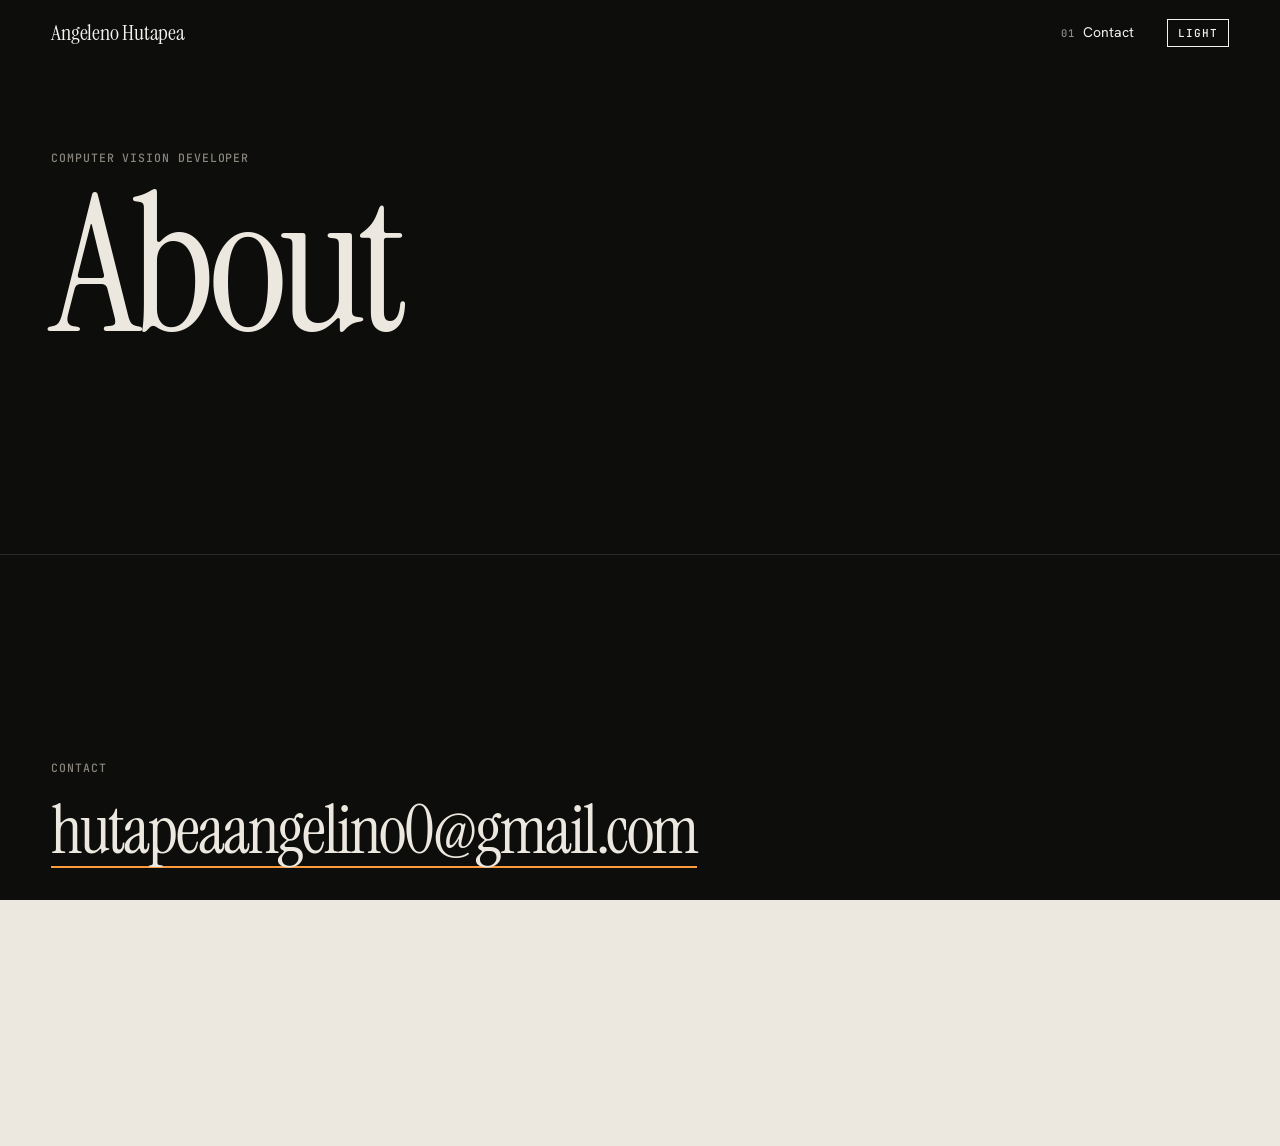
==== about.html @ ee8a8e09 "Initial commit: portfolio site" ====
<!doctype html>
<html lang="en">
<head>
<meta charset="utf-8">
<meta name="viewport" content="width=device-width,initial-scale=1,viewport-fit=cover">
<title>About — Angeleno Hutapea</title>
<meta name="description" content="About Angeleno Hutapea, Computer Vision Developer.">
<meta property="og:type" content="profile">
<meta property="og:title" content="About — Angeleno Hutapea">
<meta name="twitter:card" content="summary">
<meta name="theme-color" content="#0d0d0c">
<link rel="icon" href="data:image/svg+xml,%3Csvg xmlns='http://www.w3.org/2000/svg' viewBox='0 0 32 32'%3E%3Crect width='32' height='32' fill='%230d0d0c'/%3E%3Ccircle cx='16' cy='16' r='6' fill='%23ff9a3d'/%3E%3C/svg%3E">
<link rel="preconnect" href="https://fonts.googleapis.com">
<link rel="preconnect" href="https://fonts.gstatic.com" crossorigin>
<link href="https://fonts.googleapis.com/css2?family=Hanken+Grotesk:wght@400;500&family=Instrument+Serif:ital@0;1&family=JetBrains+Mono:wght@500&display=swap" rel="stylesheet">
<script>(function(){var d=document.documentElement;d.classList.add('js');try{var t=localStorage.getItem('theme');if(t==='light')d.setAttribute('data-theme','light');if(sessionStorage.getItem('tr'))d.classList.add('tr')}catch(e){}})()</script>
<link rel="stylesheet" href="css/style.css">
</head>
<body data-page="about">
<a class="skip" href="#main">Skip to content</a>
<div class="curtain" aria-hidden="true"><span></span></div>
<script>try{var l=sessionStorage.getItem('tr');if(l)document.querySelector('.curtain span').textContent=l}catch(e){}</script>
<div class="prog"></div><div class="xh"></div><div class="xv"></div>
<div class="bbox"><i></i><i></i><i></i><i></i><b></b></div>
<div class="preview" aria-hidden="true"><img alt=""></div>
<header class="bar" id="bar"></header>
<main id="main"><noscript><p style="padding:160px 20px">Please enable JavaScript to view this portfolio.</p></noscript></main>
<footer id="foot"></footer>
<script src="js/content.js"></script>
<script src="js/main.js"></script>
</body>
</html>
---- css/style.css ----
/* ==========================================================================
   style.css — editorial / technical-journal look
   Fonts: Instrument Serif (display) + Hanken Grotesk (body) + JetBrains Mono (metadata)
   ========================================================================== */

:root{
  --bg:#0d0d0c; --fg:#ece8df; --mu:#8a867d; --rule:#2a2926; --sf:#151513; --ac:#ff9a3d;
  --pad:clamp(20px,4vw,56px);
  --ease:cubic-bezier(.2,.8,.2,1);
  --serif:'Instrument Serif',Georgia,'Times New Roman',serif;
  --sans:'Hanken Grotesk',system-ui,-apple-system,'Segoe UI',sans-serif;
  --monof:'JetBrains Mono',ui-monospace,Menlo,monospace;
  color-scheme:dark;
}
:root[data-theme="light"]{
  --bg:#ece8df; --fg:#13130f; --mu:#6d6a62; --rule:#cfc9bb; --sf:#e2ddd1; --ac:#d9690a;
  color-scheme:light;
}

*,*::before,*::after{box-sizing:border-box;margin:0;padding:0}
html{background:var(--bg);scroll-behavior:smooth;-webkit-text-size-adjust:100%}
body{background:var(--bg);color:var(--fg);font:400 17px/1.55 var(--sans);overflow-x:hidden;transition:background .4s,color .4s}
::selection{background:var(--ac);color:#0d0d0c}
a{color:inherit;text-decoration:none}
img{display:block;max-width:100%}
ul{list-style:none}
button{font:inherit;color:inherit;background:none;border:0;cursor:pointer}
:focus-visible{outline:2px solid var(--ac);outline-offset:4px}

.mono{font:500 11.5px/1.4 var(--monof);letter-spacing:.08em;text-transform:uppercase;color:var(--mu)}
.skip{position:fixed;left:12px;top:-60px;z-index:200;background:var(--fg);color:var(--bg);padding:10px 14px;font:500 12px var(--monof)}
.skip:focus{top:12px}
.ul{border-bottom:1px solid currentColor;transition:color .25s,border-color .25s}
.ul:hover{color:var(--ac)}

/* ---------- Header ---------- */
.bar{position:fixed;inset:0 0 auto;z-index:60;display:flex;justify-content:space-between;align-items:center;
  padding:calc(env(safe-area-inset-top,0px) + 18px) var(--pad) 18px;color:#fff;mix-blend-mode:difference;pointer-events:none}
.bar a,.bar button{pointer-events:auto}
.brand{font:400 22px/1 var(--serif);letter-spacing:-.01em}
.bar nav{display:flex;align-items:center;gap:clamp(16px,2.6vw,36px);font-size:14px}
.bar nav a{display:inline-flex;gap:8px;align-items:baseline;position:relative;padding:4px 0}
.bar nav a::after{content:"";position:absolute;left:0;right:0;bottom:0;height:1px;background:currentColor;transform:scaleX(0);transform-origin:left;transition:transform .35s var(--ease)}
.bar nav a:hover::after,.bar nav a[aria-current="page"]::after{transform:scaleX(1)}
.bar .mono{color:inherit;opacity:.55;font-size:10.5px}
.tt{font:500 11px var(--monof);letter-spacing:.08em;text-transform:uppercase;border:1px solid currentColor;padding:6px 10px}

/* ---------- Progress + overlays ---------- */
.prog{position:fixed;left:0;top:0;right:0;height:2px;background:var(--ac);transform:scaleX(0);transform-origin:left;z-index:90;pointer-events:none}
.curtain{position:fixed;inset:0;z-index:100;background:var(--fg);color:var(--bg);display:grid;place-items:center;
  transform:translateY(100%);transition:transform .5s cubic-bezier(.7,0,.2,1);pointer-events:none}
.curtain span{font:italic 400 clamp(40px,10vw,160px)/1 var(--serif);letter-spacing:-.02em}
.curtain.in{transform:none}
.curtain.out{transform:translateY(-100%)}
html.tr .curtain{transform:none;transition:none}

.xh,.xv{position:fixed;left:0;top:0;z-index:70;pointer-events:none;background:var(--fg);opacity:.14}
.xh{width:100vw;height:1px}
.xv{height:100vh;width:1px}
.bbox{position:fixed;left:0;top:0;z-index:71;pointer-events:none;opacity:0;
  transition:transform .18s var(--ease),width .18s var(--ease),height .18s var(--ease),opacity .2s}
.bbox.on{opacity:1}
.bbox::after{content:"";position:absolute;inset:0;border:1px solid var(--ac);opacity:.35}
.bbox i{position:absolute;width:10px;height:10px;border:0 solid var(--ac)}
.bbox i:nth-child(1){left:-4px;top:-4px;border-width:2px 0 0 2px}
.bbox i:nth-child(2){right:-4px;top:-4px;border-width:2px 2px 0 0}
.bbox i:nth-child(3){left:-4px;bottom:-4px;border-width:0 0 2px 2px}
.bbox i:nth-child(4){right:-4px;bottom:-4px;border-width:0 2px 2px 0}
.bbox b{position:absolute;left:-4px;top:-26px;background:var(--ac);color:#0d0d0c;font:500 10px/1 var(--monof);letter-spacing:.06em;text-transform:uppercase;padding:5px 7px;white-space:nowrap}
.bbox.flip b{top:auto;bottom:-26px}
html.det-off .xh,html.det-off .xv,html.det-off .bbox{display:none}

.preview{position:fixed;left:0;top:0;z-index:65;width:min(300px,28vw);aspect-ratio:3/2;pointer-events:none;opacity:0;overflow:hidden;
  transition:opacity .25s;background:var(--sf)}
.preview.on{opacity:1}
.preview img{width:100%;height:100%;object-fit:cover}

@media (pointer:coarse){.xh,.xv,.bbox,.preview{display:none}}

/* ---------- Reveal ---------- */
html.js .rv{opacity:0;transform:translateY(22px);
  transition:opacity .9s var(--ease) var(--d,0s),transform .9s var(--ease) var(--d,0s)}
html.js .rv.on{opacity:1;transform:none}
@keyframes up{to{transform:none}}
@keyframes fade{from{opacity:0;transform:translateY(10px)}to{opacity:1;transform:none}}

/* ---------- Hero ---------- */
.hero{min-height:100vh;min-height:100svh;padding:112px var(--pad) 28px;display:flex;flex-direction:column}
.hero-top{display:flex;justify-content:space-between;animation:fade .9s var(--ease) both}
.mega{margin-top:auto;font:400 clamp(60px,17.2vw,330px)/.84 var(--serif);letter-spacing:-.035em;will-change:transform}
.mega .ln{display:block;overflow:hidden;padding:.06em 0 .1em}
.mega .ln>span{display:block;transform:translateY(108%);animation:up 1.1s var(--ease) .05s forwards}
.mega .ln:nth-child(2){padding-left:min(13vw,230px)}
.mega .ln:nth-child(2)>span{font-style:italic;animation-delay:.16s}
.hero-foot{display:grid;grid-template-columns:minmax(0,1fr) auto;gap:32px;align-items:end;margin-top:3vh;padding-top:22px;border-top:1px solid var(--rule);animation:fade 1s var(--ease) .5s both}
.tagline{font:400 clamp(22px,2.4vw,34px)/1.2 var(--serif);max-width:24em}
.facts{display:flex;gap:clamp(20px,4vw,56px);flex-wrap:wrap;justify-content:flex-end}
.facts dt{margin-bottom:4px}
.facts dd{font-size:15px}

/* ---------- Sections ---------- */
.sec{padding:clamp(80px,12vw,160px) var(--pad);border-top:1px solid var(--rule)}
.sec-h{display:flex;align-items:baseline;gap:clamp(14px,2vw,28px);margin-bottom:clamp(36px,5vw,72px);flex-wrap:wrap}
.sec-h h2{font:400 clamp(44px,8vw,128px)/.92 var(--serif);letter-spacing:-.03em}
.sec-h .more{margin-left:auto}
.lead{font:400 clamp(24px,2.9vw,42px)/1.22 var(--serif);letter-spacing:-.01em;max-width:28em}
.lead+.lead{margin-top:1em}

/* ---------- Project rows ---------- */
.rows{border-bottom:1px solid var(--rule)}
.row{display:grid;grid-template-columns:4.5rem minmax(0,1fr) minmax(0,20rem) 5rem;gap:20px;align-items:baseline;padding:24px 0;border-top:1px solid var(--rule);position:relative}
.rows .row:first-child{border-top:0}
.row .ttl{font:400 clamp(30px,4.8vw,76px)/1 var(--serif);letter-spacing:-.025em;transition:transform .5s var(--ease),color .3s}
.row:hover .ttl,.row:focus-visible .ttl{transform:translateX(16px);color:var(--ac)}
.row .yr{text-align:right}
.row .tg{overflow:hidden;text-overflow:ellipsis;white-space:nowrap}

/* ---------- Page heads ---------- */
.pg-head{padding:150px var(--pad) clamp(40px,6vw,80px)}
.pg-head h1{font:400 clamp(64px,15vw,260px)/.86 var(--serif);letter-spacing:-.04em;margin-top:18px;overflow-wrap:anywhere}
.pg-head .mono{display:block}
.pg-head .lead{margin-top:clamp(24px,3vw,44px)}

/* ---------- About ---------- */
.about{display:grid;grid-template-columns:repeat(12,minmax(0,1fr));gap:clamp(24px,4vw,64px);padding:0 var(--pad) clamp(80px,10vw,140px)}
.about .side{grid-column:1/5;align-self:start;position:sticky;top:110px}
.about .main{grid-column:5/13}
.about.nophoto .main{grid-column:1/13}
.portrait{width:100%;aspect-ratio:4/5;object-fit:cover;background:var(--sf);filter:grayscale(1) contrast(1.05);transition:filter .6s}
.portrait:hover{filter:none}
.block{margin-bottom:clamp(56px,7vw,100px)}
.block>h2{font:400 clamp(30px,3.6vw,52px)/1 var(--serif);letter-spacing:-.02em;margin-bottom:28px;display:flex;gap:16px;align-items:baseline}
.bio p{max-width:34em}
.bio p+p{margin-top:1.1em;color:var(--mu)}
.fgroup{display:grid;grid-template-columns:11rem 1fr;gap:20px;padding:20px 0;border-top:1px solid var(--rule)}
.fgroup:last-child{border-bottom:1px solid var(--rule)}
.inl{font:400 clamp(22px,2.4vw,32px)/1.25 var(--serif)}
.inl li{display:inline}
.inl li:not(:last-child)::after{content:" / ";color:var(--mu)}
.tl-row{display:grid;grid-template-columns:9rem minmax(0,1fr);gap:20px;padding:22px 0;border-top:1px solid var(--rule)}
.tl-row:last-child{border-bottom:1px solid var(--rule)}
.tl-row h3{font:400 clamp(24px,2.6vw,36px)/1.1 var(--serif);letter-spacing:-.01em}
.tl-row p{color:var(--mu);margin-top:8px;max-width:38em}
.tl-row .org{display:block;margin-top:6px}

/* ---------- Buttons ---------- */
.btn{display:inline-flex;align-items:center;gap:10px;padding:14px 22px;border:1px solid var(--fg);font:500 12px/1 var(--monof);letter-spacing:.08em;text-transform:uppercase;transition:background .25s,color .25s,border-color .25s,transform .2s}
.btn:hover{background:var(--fg);color:var(--bg)}
.btn.fill{background:var(--fg);color:var(--bg)}
.btn.fill:hover{background:var(--ac);border-color:var(--ac);color:#0d0d0c}
.btns{display:flex;gap:12px;flex-wrap:wrap}

/* ---------- Project page ---------- */
.pj-meta{display:grid;grid-template-columns:repeat(auto-fit,minmax(150px,1fr));gap:24px;padding:24px var(--pad);border-block:1px solid var(--rule)}
.pj-meta dt{margin-bottom:4px}
.pj-imgs{display:grid;gap:clamp(16px,2vw,28px);padding:clamp(32px,5vw,64px) var(--pad)}
.pj-imgs figure img{width:100%;height:auto;background:var(--sf)}
.pj-imgs figcaption{margin-top:10px}
.pj-sec{display:grid;grid-template-columns:repeat(12,minmax(0,1fr));gap:24px;padding:clamp(32px,4vw,56px) var(--pad);border-top:1px solid var(--rule)}
.pj-sec>.mono{grid-column:1/4}
.pj-sec>div{grid-column:4/12;font-size:clamp(18px,1.6vw,22px);line-height:1.5;max-width:40em}
.pj-next{display:block;padding:clamp(48px,7vw,100px) var(--pad);border-top:1px solid var(--rule)}
.pj-next .ttl{display:block;font:400 clamp(40px,7vw,110px)/1 var(--serif);letter-spacing:-.03em;margin-top:12px;transition:transform .5s var(--ease),color .3s}
.pj-next:hover .ttl{transform:translateX(16px);color:var(--ac)}

/* ---------- Contact ---------- */
.contact{display:grid;grid-template-columns:repeat(12,minmax(0,1fr));gap:clamp(32px,5vw,80px);padding:0 var(--pad) clamp(80px,10vw,140px)}
.contact .l{grid-column:1/7}
.contact .r{grid-column:8/13}
.mail{display:inline-block;font:400 clamp(26px,5.2vw,92px)/1.05 var(--serif);letter-spacing:-.03em;border-bottom:2px solid var(--ac);overflow-wrap:anywhere;transition:color .25s}
.mail:hover{color:var(--ac)}
.cta{padding:clamp(100px,16vw,220px) var(--pad);border-top:1px solid var(--rule)}
.cta .mail{margin-top:20px}
.soc{margin-top:40px;display:flex;flex-wrap:wrap;gap:12px 28px}
.soc a{color:var(--fg)}
.soc a:hover{color:var(--ac)}
form label{display:block;margin-top:28px}
form label:first-of-type{margin-top:0}
form input,form textarea{display:block;width:100%;background:none;border:0;border-bottom:1px solid var(--rule);color:inherit;font:400 20px/1.4 var(--sans);padding:12px 0;border-radius:0;resize:vertical;transition:border-color .25s}
form input:focus,form textarea:focus{outline:0;border-color:var(--ac)}
form [aria-invalid="true"]{border-color:#e5484d}
form .btn{margin-top:36px}
.hp{position:absolute;left:-9999px;width:1px;height:1px;opacity:0}
.status{margin-top:20px;min-height:1.5em;font-size:15px}
.status.ok{color:var(--fg)}
.status.err{color:#e5484d}

/* ---------- Placeholders / misc ---------- */
.ph{display:grid;place-items:center;aspect-ratio:3/2;background:var(--sf);border:1px dashed var(--rule);text-align:center;padding:16px}
.nf{padding:200px var(--pad) 120px}
.nf h1{font:400 clamp(44px,9vw,140px)/.95 var(--serif);letter-spacing:-.03em;margin-bottom:28px}

/* ---------- Footer ---------- */
footer{display:flex;justify-content:space-between;gap:20px;flex-wrap:wrap;padding:28px var(--pad) calc(28px + env(safe-area-inset-bottom,0px));border-top:1px solid var(--rule)}
footer a:hover{color:var(--ac)}

/* ---------- Responsive ---------- */
@media (max-width:900px){
  .about .side{grid-column:1/13;position:static;max-width:380px}
  .about .main{grid-column:1/13}
  .contact .l,.contact .r{grid-column:1/13}
  .pj-sec>.mono,.pj-sec>div{grid-column:1/13}
  .fgroup{grid-template-columns:1fr}
}
@media (max-width:760px){
  .row{grid-template-columns:2.6rem minmax(0,1fr);gap:6px 14px;padding:20px 0}
  .row .tg,.row .yr{grid-column:2;text-align:left}
  .hero-foot{grid-template-columns:1fr}
  .facts{justify-content:flex-start}
  .mega .ln:nth-child(2){padding-left:9vw}
  .tl-row{grid-template-columns:1fr;gap:6px}
  .bar nav .mono{display:none}
  .bar nav{gap:14px;font-size:13px}
}

@media (prefers-reduced-motion:reduce){
  *,*::before,*::after{animation:none!important;transition:none!important;scroll-behavior:auto!important}
  html.js .rv{opacity:1;transform:none}
  .mega .ln>span{transform:none}
  .curtain{display:none}
}
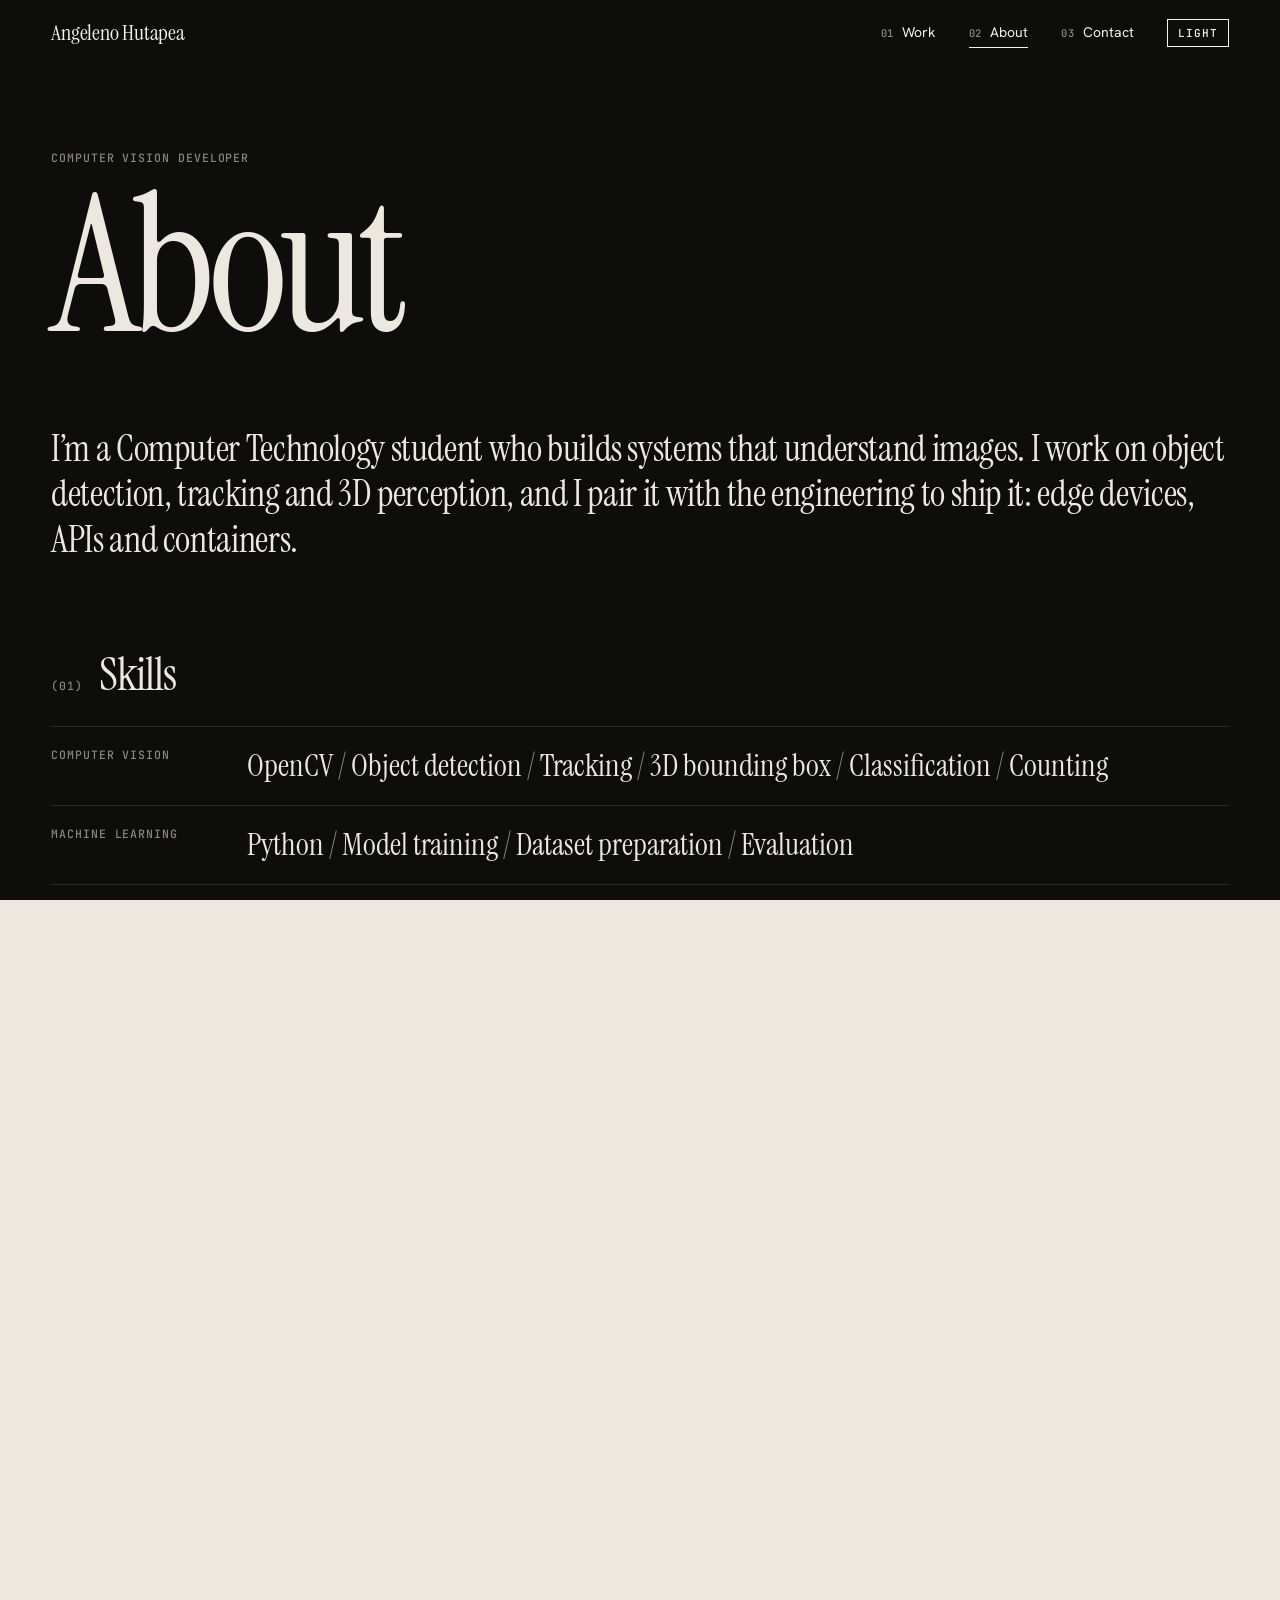
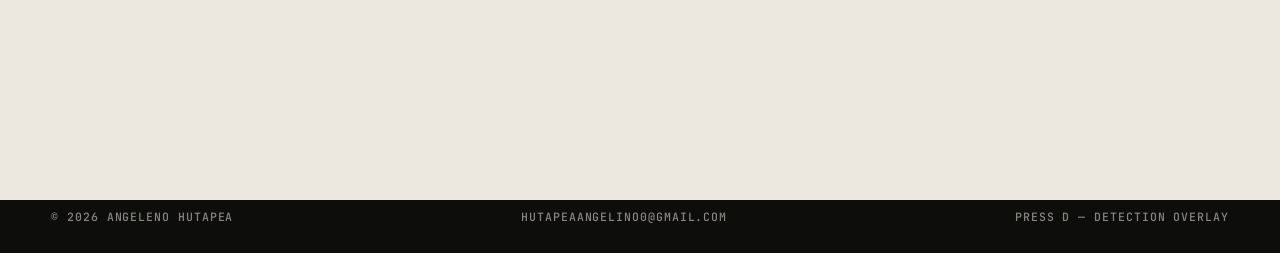
==== commit 4621f71e: "Add full content, new sections, and improved README" ====
--- a/about.html
+++ b/about.html
@@ -29,4 +29,4 @@
 <script src="js/content.js"></script>
 <script src="js/main.js"></script>
 </body>
-</html>
+</html>
--- a/css/style.css
+++ b/css/style.css
@@ -85,7 +85,18 @@
 @keyframes fade{from{opacity:0;transform:translateY(10px)}to{opacity:1;transform:none}}
 
 /* ---------- Hero ---------- */
-.hero{min-height:100vh;min-height:100svh;padding:112px var(--pad) 28px;display:flex;flex-direction:column}
+.hero{position:relative;min-height:100vh;min-height:100svh;padding:112px var(--pad) 28px;display:flex;flex-direction:column}
+/* bingkai viewfinder: empat sudut tipis di sekeliling hero */
+.hero::before{content:"";position:absolute;inset:84px calc(var(--pad) - 14px) 12px;pointer-events:none;opacity:.55;
+  background:
+    linear-gradient(var(--mu),var(--mu)) top left/20px 1px no-repeat,
+    linear-gradient(var(--mu),var(--mu)) top left/1px 20px no-repeat,
+    linear-gradient(var(--mu),var(--mu)) top right/20px 1px no-repeat,
+    linear-gradient(var(--mu),var(--mu)) top right/1px 20px no-repeat,
+    linear-gradient(var(--mu),var(--mu)) bottom left/20px 1px no-repeat,
+    linear-gradient(var(--mu),var(--mu)) bottom left/1px 20px no-repeat,
+    linear-gradient(var(--mu),var(--mu)) bottom right/20px 1px no-repeat,
+    linear-gradient(var(--mu),var(--mu)) bottom right/1px 20px no-repeat}
 .hero-top{display:flex;justify-content:space-between;animation:fade .9s var(--ease) both}
 .mega{margin-top:auto;font:400 clamp(60px,17.2vw,330px)/.84 var(--serif);letter-spacing:-.035em;will-change:transform}
 .mega .ln{display:block;overflow:hidden;padding:.06em 0 .1em}
@@ -113,6 +124,7 @@
 .row .ttl{font:400 clamp(30px,4.8vw,76px)/1 var(--serif);letter-spacing:-.025em;transition:transform .5s var(--ease),color .3s}
 .row:hover .ttl,.row:focus-visible .ttl{transform:translateX(16px);color:var(--ac)}
 .row .yr{text-align:right}
+.row .sm{grid-column:2/4;color:var(--mu);font-size:15px;max-width:46em;margin-top:-8px}
 .row .tg{overflow:hidden;text-overflow:ellipsis;white-space:nowrap}
 
 /* ---------- Page heads ---------- */
@@ -190,6 +202,38 @@
 .nf{padding:200px var(--pad) 120px}
 .nf h1{font:400 clamp(44px,9vw,140px)/.95 var(--serif);letter-spacing:-.03em;margin-bottom:28px}
 
+/* ---------- Marquee ---------- */
+.mq{display:flex;overflow:hidden;border-block:1px solid var(--rule);padding:clamp(18px,2.4vw,32px) 0;white-space:nowrap}
+.mq>div{flex:none;display:flex;animation:mq 60s linear infinite;font:400 clamp(44px,8vw,128px)/1 var(--serif);letter-spacing:-.03em;color:transparent;-webkit-text-stroke:1px var(--mu)}
+.mq span{padding-right:.45em}
+.mq span:nth-child(4n+3){font-style:italic}
+.mq .sep{color:var(--ac);-webkit-text-stroke:0;font-size:.5em;align-self:center}
+@keyframes mq{to{transform:translateX(-100%)}}
+
+/* ---------- Stats ---------- */
+.stats{display:grid;grid-template-columns:repeat(auto-fit,minmax(150px,1fr));gap:24px;margin-top:clamp(40px,6vw,88px)}
+.stat{border-left:1px solid var(--rule);padding-left:18px}
+.stat b{display:block;font:400 clamp(60px,9vw,150px)/.9 var(--serif);letter-spacing:-.04em}
+.stat .mono{display:block;margin-top:10px}
+
+/* ---------- Skills (beranda) ---------- */
+.skg{display:grid;grid-template-columns:repeat(auto-fit,minmax(min(100%,290px),1fr));gap:clamp(24px,3.4vw,48px)}
+.sk{border-top:1px solid var(--fg);padding-top:18px}
+.sk h3{font:400 clamp(30px,3.2vw,48px)/1.05 var(--serif);letter-spacing:-.02em;margin:10px 0 22px}
+.sk li{display:flex;justify-content:space-between;gap:12px;padding:10px 0;border-top:1px solid var(--rule);transition:padding .35s var(--ease),color .25s}
+.sk li:hover{padding-left:10px;color:var(--ac)}
+
+/* ---------- Process timeline ---------- */
+.proc{position:relative;max-width:920px;padding-left:clamp(40px,6vw,88px)}
+.proc::before{content:"";position:absolute;left:0;top:0;bottom:0;width:1px;background:var(--rule)}
+.proc-fill{position:absolute;left:-1px;top:0;bottom:0;width:3px;background:var(--ac);transform-origin:top;transform:scaleY(0)}
+.pstep{position:relative;padding-bottom:clamp(36px,5vw,68px)}
+.pstep:last-child{padding-bottom:0}
+.pstep::before{content:"";position:absolute;left:calc(clamp(40px,6vw,88px) * -1 - 5px);top:18px;width:11px;height:11px;border-radius:50%;background:var(--bg);border:1px solid var(--rule);transition:background .4s,border-color .4s}
+.pstep.on::before{background:var(--ac);border-color:var(--ac)}
+.pstep h3{font:400 clamp(34px,5vw,72px)/1 var(--serif);letter-spacing:-.03em;margin-top:6px}
+.pstep p{color:var(--mu);margin-top:10px;max-width:34em}
+
 /* ---------- Footer ---------- */
 footer{display:flex;justify-content:space-between;gap:20px;flex-wrap:wrap;padding:28px var(--pad) calc(28px + env(safe-area-inset-bottom,0px));border-top:1px solid var(--rule)}
 footer a:hover{color:var(--ac)}
@@ -204,7 +248,8 @@
 }
 @media (max-width:760px){
   .row{grid-template-columns:2.6rem minmax(0,1fr);gap:6px 14px;padding:20px 0}
-  .row .tg,.row .yr{grid-column:2;text-align:left}
+  .row .tg,.row .yr,.row .sm{grid-column:2;text-align:left}
+  .row .sm{margin-top:0}
   .hero-foot{grid-template-columns:1fr}
   .facts{justify-content:flex-start}
   .mega .ln:nth-child(2){padding-left:9vw}
@@ -218,4 +263,4 @@
   html.js .rv{opacity:1;transform:none}
   .mega .ln>span{transform:none}
   .curtain{display:none}
-}
+}
